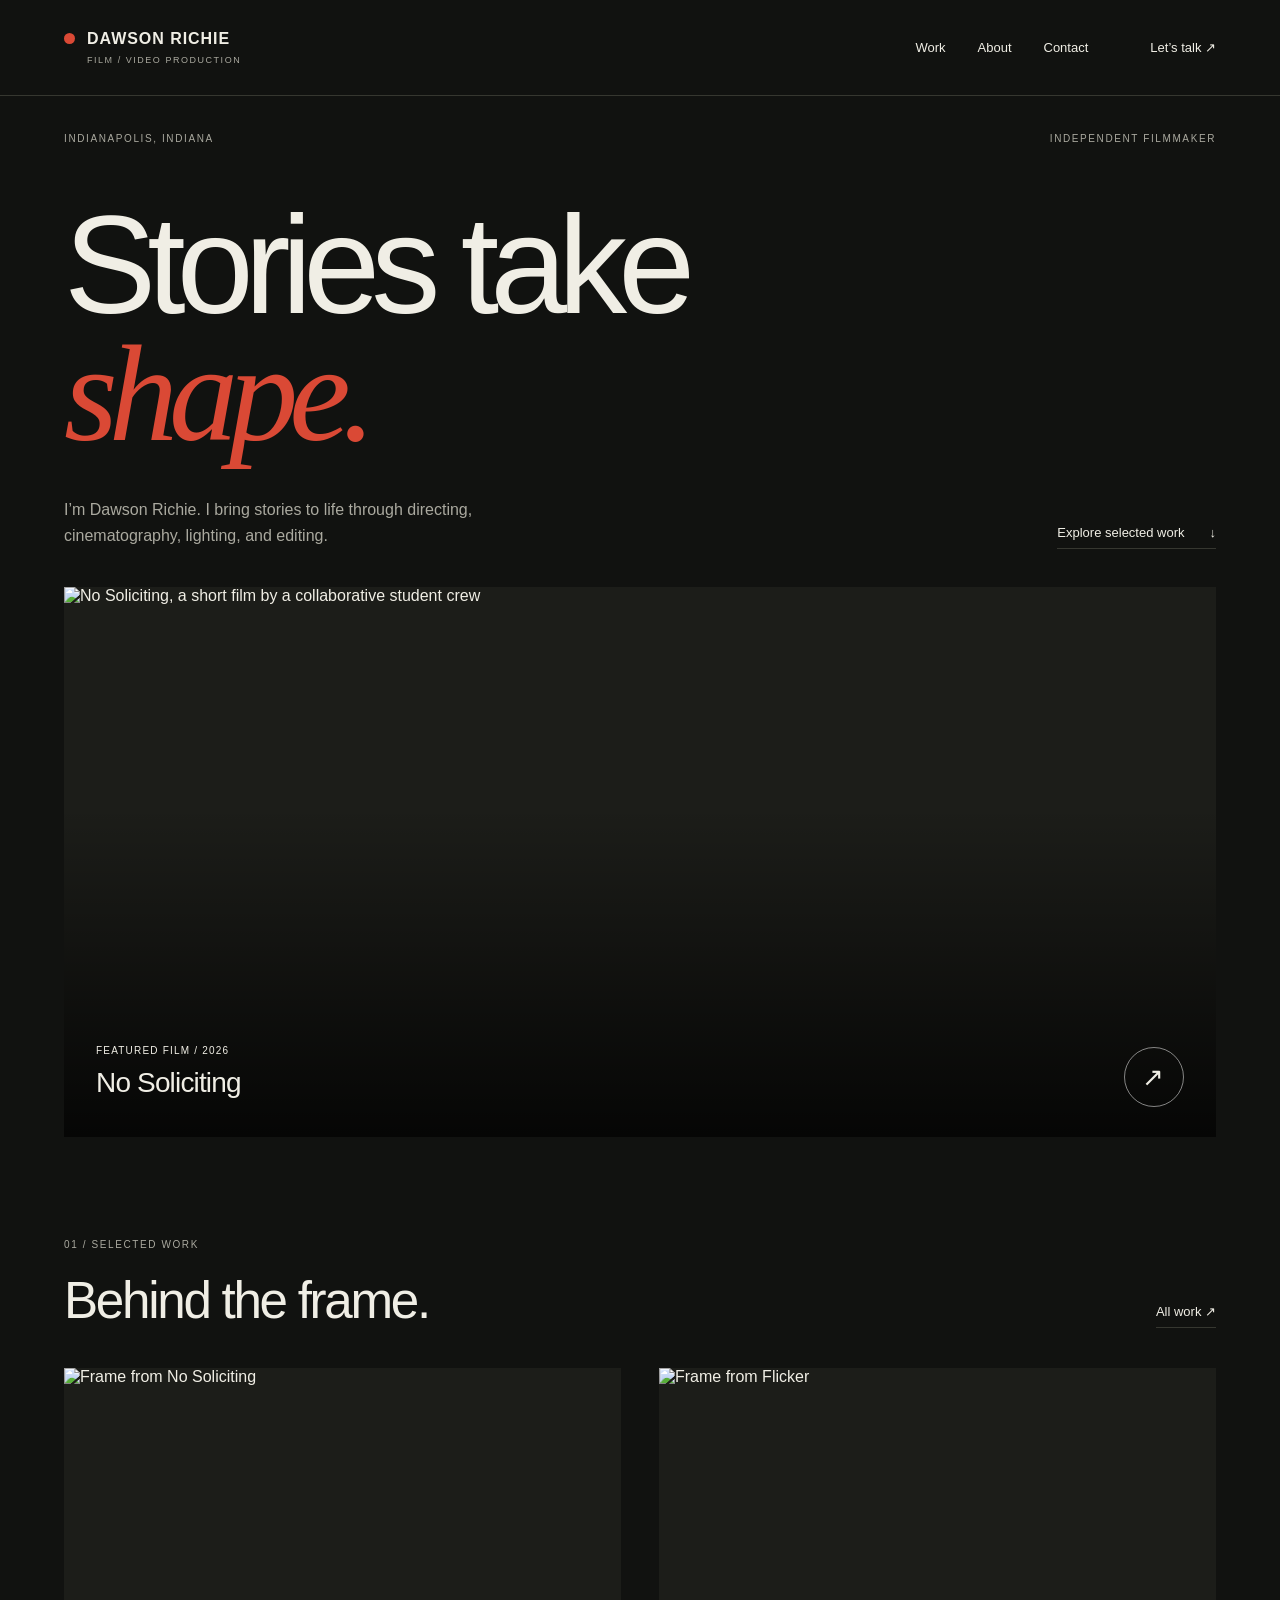
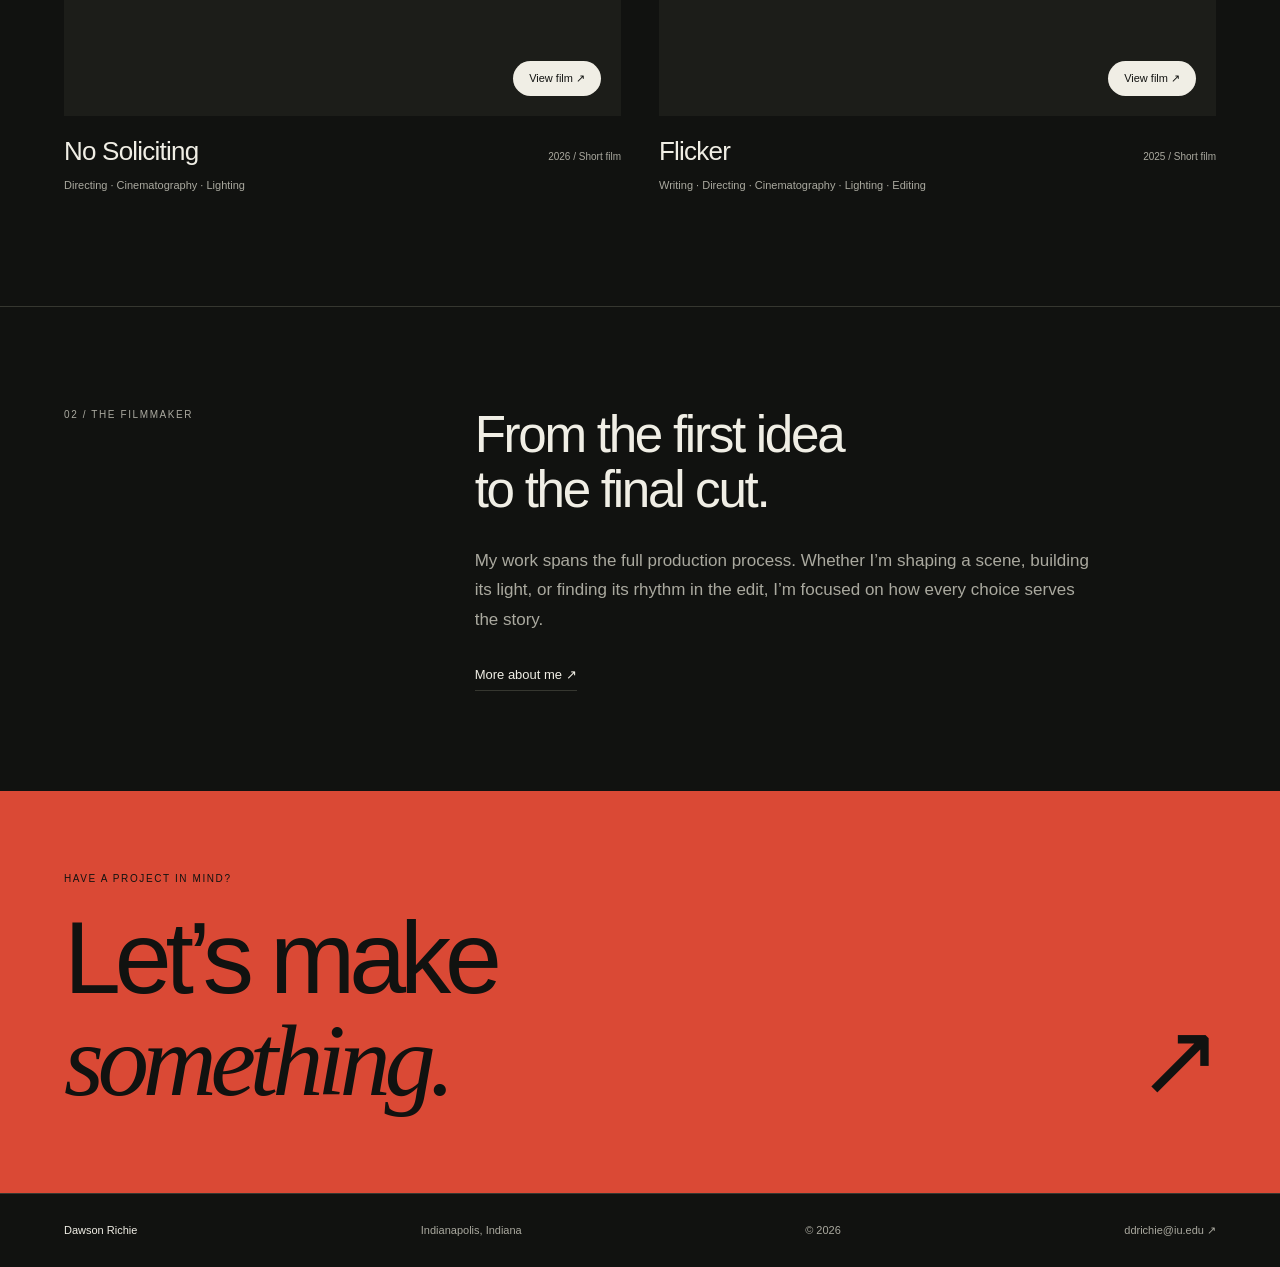
==== index.html @ 573ee92c "add website" ====
<!doctype html>
<html lang="en"><head><meta charset="utf-8"><meta name="viewport" content="width=device-width, initial-scale=1"><title>Filmmaker & Video Production — Dawson Richie</title><meta name="description" content="Dawson Richie is an Indianapolis-based filmmaker working in directing, cinematography, lighting, and editing. Explore selected films and get in touch."><meta name="author" content="Dawson Richie"><meta name="theme-color" content="#111210"><link rel="icon" href="assets/favicon.svg" type="image/svg+xml"><link rel="stylesheet" href="styles.css"><script src="script.js" defer></script></head>
<body><a class="skip-link" href="#main">Skip to content</a><header class="site-header"><a class="wordmark" href="index.html" aria-label="Dawson Richie home"><span class="brand-dot"></span>DAWSON RICHIE<span class="brand-caption">FILM / VIDEO PRODUCTION</span></a><button class="menu-toggle" aria-expanded="false" aria-controls="navigation">Menu <span>+</span></button><nav id="navigation" aria-label="Main navigation"><a href="work.html">Work</a><a href="about.html">About</a><a href="contact.html">Contact</a><a class="nav-email" href="mailto:ddrichie@iu.edu">Let’s talk ↗</a></nav></header>
<main id="main"><section class="hero"><div class="hero-top"><p class="eyebrow">INDIANAPOLIS, INDIANA</p><p class="eyebrow">INDEPENDENT FILMMAKER</p></div><h1>Stories take<br><em>shape.</em></h1><div class="hero-bottom"><p>I’m Dawson Richie. I bring stories to life through directing, cinematography, lighting, and editing.</p><a class="text-link" href="#selected-work">Explore selected work <span>↓</span></a></div><a class="hero-frame" href="no-soliciting.html"><img src="https://i.vimeocdn.com/video/2205706951-1be2eb3f7ef8dd87bdab0ea5e885ed702c27a87c5224193ab4478eaa6d930304-d_2400" alt="No Soliciting, a short film by a collaborative student crew" fetchpriority="high"><span class="frame-caption"><span>FEATURED FILM / 2026<br><strong>No Soliciting</strong></span><span class="play-circle" aria-label="View No Soliciting">↗</span></span></a></section><section class="section" id="selected-work"><div class="section-heading"><div><p class="eyebrow">01 / SELECTED WORK</p><h2>Behind the frame.</h2></div><a class="text-link" href="work.html">All work ↗</a></div><div class="project-grid"><a class="project-card" href="no-soliciting.html"><div class="project-image"><img src="https://i.vimeocdn.com/video/2205706951-1be2eb3f7ef8dd87bdab0ea5e885ed702c27a87c5224193ab4478eaa6d930304-d_2400" alt="Frame from No Soliciting" loading="lazy"><span class="view-film">View film ↗</span></div><div class="project-meta"><h3>No Soliciting</h3><span>2026 / Short film</span></div><p>Directing · Cinematography · Lighting</p></a><a class="project-card" href="flicker.html"><div class="project-image"><img src="https://i.vimeocdn.com/video/2081329272-0443b7579842804752ec4a1a1515af59c81feb96d27de18ba15cca8b1158afd6-d_2400" alt="Frame from Flicker" loading="lazy"><span class="view-film">View film ↗</span></div><div class="project-meta"><h3>Flicker</h3><span>2025 / Short film</span></div><p>Writing · Directing · Cinematography · Lighting · Editing</p></a></div></section><section class="intro section"><p class="eyebrow">02 / THE FILMMAKER</p><div><h2>From the first idea<br>to the final cut.</h2><p class="body-copy">My work spans the full production process. Whether I’m shaping a scene, building its light, or finding its rhythm in the edit, I’m focused on how every choice serves the story.</p><a class="text-link" href="about.html">More about me ↗</a></div></section><section class="contact-band"><p class="eyebrow">HAVE A PROJECT IN MIND?</p><a href="contact.html">Let’s make<br><em>something.</em> <span>↗</span></a></section></main><footer class="site-footer"><a href="index.html">Dawson Richie</a><span>Indianapolis, Indiana</span><span>© <span data-year>2026</span></span><a href="mailto:ddrichie@iu.edu">ddrichie@iu.edu ↗</a></footer></body></html>
---- styles.css ----
/* Shared styles for all pages. No build tools or dependencies required. */
:root{--bg:#111210;--panel:#1c1d19;--text:#f0eee5;--muted:#aaa99f;--line:#363730;--accent:#da4935;--pad:clamp(22px,5vw,88px)}
*{box-sizing:border-box}html{scroll-behavior:smooth}body{margin:0;background:var(--bg);color:var(--text);font-family:Arial,Helvetica,sans-serif;-webkit-font-smoothing:antialiased}a{color:inherit;text-decoration:none}button{font:inherit}img{display:block;width:100%;height:100%;object-fit:cover}a,button{-webkit-tap-highlight-color:transparent}a:focus-visible,button:focus-visible{outline:2px solid var(--accent);outline-offset:6px}::selection{background:var(--accent);color:white}.skip-link{position:fixed;top:-100px;left:20px;z-index:20;padding:12px;background:var(--text);color:var(--bg)}.skip-link:focus{top:15px}.site-header{padding:30px var(--pad);display:flex;align-items:center;justify-content:space-between;border-bottom:1px solid var(--line);gap:28px}.wordmark{font-size:16px;font-weight:700;letter-spacing:.06em;position:relative;padding-left:23px;white-space:nowrap}.brand-dot{position:absolute;left:0;top:3px;width:11px;height:11px;border-radius:50%;background:var(--accent)}.brand-caption{display:block;font-size:9px;font-weight:400;letter-spacing:.17em;color:var(--muted);margin-top:7px}nav{display:flex;align-items:center;gap:32px;font-size:13px}nav a{padding:6px 0}nav a:hover,nav a[aria-current]{color:var(--accent)}.nav-email{margin-left:30px}.menu-toggle{display:none}.eyebrow{font-size:10px;letter-spacing:.16em;line-height:1.6;font-weight:500;color:var(--muted);margin:0 0 20px}.hero,.section,.page-heading,.film-heading{padding-left:var(--pad);padding-right:var(--pad)}.hero{padding-top:35px}.hero-top{display:flex;justify-content:space-between}h1,h2,h3,p{margin-top:0}h1{font-size:clamp(68px,10.8vw,172px);line-height:.92;font-weight:500;letter-spacing:-.065em;margin-bottom:40px}h1 em,h2 em,.contact-band em{font-family:Georgia,'Times New Roman',serif;font-weight:400}h1 em{color:var(--accent)}.hero h1{margin-top:35px}.hero-bottom{display:flex;justify-content:space-between;align-items:end;padding-bottom:38px;gap:40px}.hero-bottom p{max-width:410px;font-size:16px;line-height:1.6;margin:0;color:var(--muted)}.text-link{font-size:13px;display:inline-flex;align-items:center;gap:25px;padding-bottom:8px;border-bottom:1px solid var(--line)}.text-link:hover{color:var(--accent);border-color:var(--accent)}.hero-frame{display:block;height:clamp(280px,43vw,660px);position:relative;background:var(--panel);overflow:hidden}.hero-frame img{transition:transform .8s}.hero-frame:hover img{transform:scale(1.025)}.hero-frame:after{content:'';position:absolute;inset:40% 0 0;background:linear-gradient(transparent,rgba(0,0,0,.8))}.frame-caption{position:absolute;z-index:1;bottom:30px;left:32px;right:32px;display:flex;align-items:end;justify-content:space-between;font-size:10px;letter-spacing:.12em;line-height:1.7}.frame-caption strong{font-size:28px;letter-spacing:-.03em;font-weight:400}.play-circle{border:1px solid #ffffff80;border-radius:50%;width:60px;height:60px;display:grid;place-items:center;font-size:26px}.section{padding-top:100px;padding-bottom:100px}.section-heading{display:flex;justify-content:space-between;align-items:end;margin-bottom:40px;gap:20px}h2{font-size:clamp(32px,4vw,62px);line-height:1.08;letter-spacing:-.045em;font-weight:400;margin-bottom:28px}.section-heading h2{margin:0}.project-grid{display:grid;grid-template-columns:1fr 1fr;gap:38px}.project-image{aspect-ratio:16/10;position:relative;overflow:hidden;background:var(--panel)}.project-image img{transition:transform .7s}.project-card:hover img{transform:scale(1.04)}.view-film{position:absolute;bottom:20px;right:20px;background:var(--text);color:var(--bg);padding:11px 16px;border-radius:30px;font-size:11px}.project-meta{display:flex;justify-content:space-between;gap:10px;align-items:baseline;margin-top:20px}.project-meta h3{font-size:26px;font-weight:400;letter-spacing:-.03em;margin-bottom:10px}.project-meta span{font-size:10px;color:var(--muted);white-space:nowrap}.project-card p{font-size:11px;color:var(--muted);line-height:1.6}.intro{border-top:1px solid var(--line);display:grid;grid-template-columns:1fr 2fr;gap:40px}.body-copy{font-size:17px;line-height:1.75;color:var(--muted);max-width:620px}.intro .body-copy{margin-bottom:30px}.contact-band{padding:80px var(--pad);background:var(--accent);color:var(--bg)}.contact-band .eyebrow{color:var(--bg)}.contact-band>a{display:block;font-size:clamp(48px,8vw,120px);line-height:1;letter-spacing:-.06em}.contact-band>a span{float:right}.site-footer{padding:30px var(--pad);display:flex;justify-content:space-between;gap:20px;font-size:11px;color:var(--muted);border-top:1px solid var(--line)}.site-footer>a:first-child{color:var(--text)}.page-heading{padding-top:80px;padding-bottom:35px}.page-heading h1{margin-top:30px}.work-section{padding-top:35px}.small-cta{padding:50px var(--pad);border-top:1px solid var(--line);display:flex;justify-content:space-between;gap:30px}.small-cta p{margin:0;color:var(--muted)}.about-layout{display:grid;grid-template-columns:1fr 1.25fr;gap:10%;padding-top:30px}.about-mark{min-height:420px;background:var(--panel);display:flex;flex-direction:column;align-items:center;justify-content:center;border:1px solid var(--line)}.about-mark>span{font-family:Georgia,serif;color:var(--accent);font-size:clamp(100px,14vw,230px);letter-spacing:-.09em}.about-mark small{font-size:9px;letter-spacing:.16em;color:var(--muted)}.capabilities{border-top:1px solid var(--line)}.capabilities>div{display:grid;grid-template-columns:repeat(3,1fr);gap:50px}.capabilities article>span{font-size:11px;color:var(--accent)}.capabilities h3{font-size:24px;font-weight:400;margin:20px 0 15px}.capabilities article p{color:var(--muted);line-height:1.7;font-size:14px}.contact-heading{min-height:calc(100vh - 185px);padding-bottom:80px}.email-large{display:block;font-size:clamp(23px,4vw,55px);letter-spacing:-.035em;margin:45px 0 20px;overflow-wrap:anywhere}.email-large:hover{color:var(--accent)}.copy-email{background:none;border:1px solid var(--line);color:var(--text);padding:12px 18px;cursor:pointer;font-size:12px}.copy-email:hover{border-color:var(--accent)}.copy-status{font-size:12px;color:var(--muted);min-height:18px;margin:10px 0}.contact-details{display:flex;gap:90px;margin-top:50px}.contact-details p:last-child{font-size:14px}.contact-details .eyebrow{margin-bottom:10px}.film-heading{padding-top:55px;padding-bottom:40px}.film-title{display:flex;justify-content:space-between;align-items:end;gap:25px;margin-top:65px}.film-title h1{font-size:clamp(54px,9vw,140px);margin:0}.film-title h1>span{color:var(--accent)}.film-title .eyebrow{white-space:nowrap;margin:0 0 5px}.film-screen{margin:0 var(--pad);aspect-ratio:16/9;background:#000}.film-screen iframe{display:block;width:100%;height:100%;border:0}.watch-fallback{padding:16px var(--pad);text-align:right;font-size:11px;color:var(--muted)}.film-details{display:grid;grid-template-columns:1.5fr 1fr;gap:12%;padding-top:65px}.film-details h2{font-size:clamp(30px,3.5vw,48px)}dl{margin:0}dl>div{padding:20px 0;border-bottom:1px solid var(--line);display:grid;grid-template-columns:80px 1fr;gap:20px;font-size:13px;line-height:1.7}dt{color:var(--muted)}dd{margin:0}.next-project{border-top:1px solid var(--line);padding:65px var(--pad)}.next-project>a{font-size:clamp(40px,6vw,85px);letter-spacing:-.045em;display:flex;justify-content:space-between;gap:20px}.next-project>a:hover{color:var(--accent)}
@media(max-width:760px){.site-header{padding-top:23px;padding-bottom:23px;flex-wrap:wrap}.menu-toggle{display:flex;gap:18px;align-items:center;background:none;color:var(--text);border:0;padding:10px 0;font-size:12px;cursor:pointer}.menu-toggle span{color:var(--accent);font-size:20px}nav{width:100%;gap:22px;justify-content:space-between;flex-wrap:wrap}body.js-ready nav{display:none}body.js-ready nav.is-open{display:flex}.nav-email{margin-left:0}.hero-top .eyebrow:last-child{display:none}.hero h1{margin-top:25px}.hero-bottom{display:block}.hero-bottom .text-link{margin-top:25px}.hero-frame{height:320px}.frame-caption{left:20px;right:20px;bottom:20px}.frame-caption strong{font-size:23px}.section{padding-top:60px;padding-bottom:60px}.section-heading{align-items:start}.section-heading>.text-link{white-space:nowrap}.project-grid{grid-template-columns:1fr;gap:38px}.project-image{aspect-ratio:16/9}.intro,.about-layout,.film-details{grid-template-columns:1fr;gap:30px}.intro{gap:10px}.contact-band{padding-top:55px;padding-bottom:55px}.site-footer{flex-wrap:wrap;line-height:1.8}.site-footer>*{flex-basis:45%}.page-heading{padding-top:55px}.small-cta{display:block}.small-cta .text-link{margin-top:25px}.about-mark{min-height:300px}.capabilities>div{grid-template-columns:1fr;gap:25px}.capabilities article{border-bottom:1px solid var(--line);padding-bottom:20px}.contact-details{gap:35px}.film-title{display:block;margin-top:45px}.film-title .eyebrow{margin-top:25px}.film-heading{padding-top:35px}.film-details{padding-top:40px}.body-copy{font-size:16px}}
@media(prefers-reduced-motion:reduce){html{scroll-behavior:auto}*,*:before,*:after{transition:none!important;animation:none!important}}
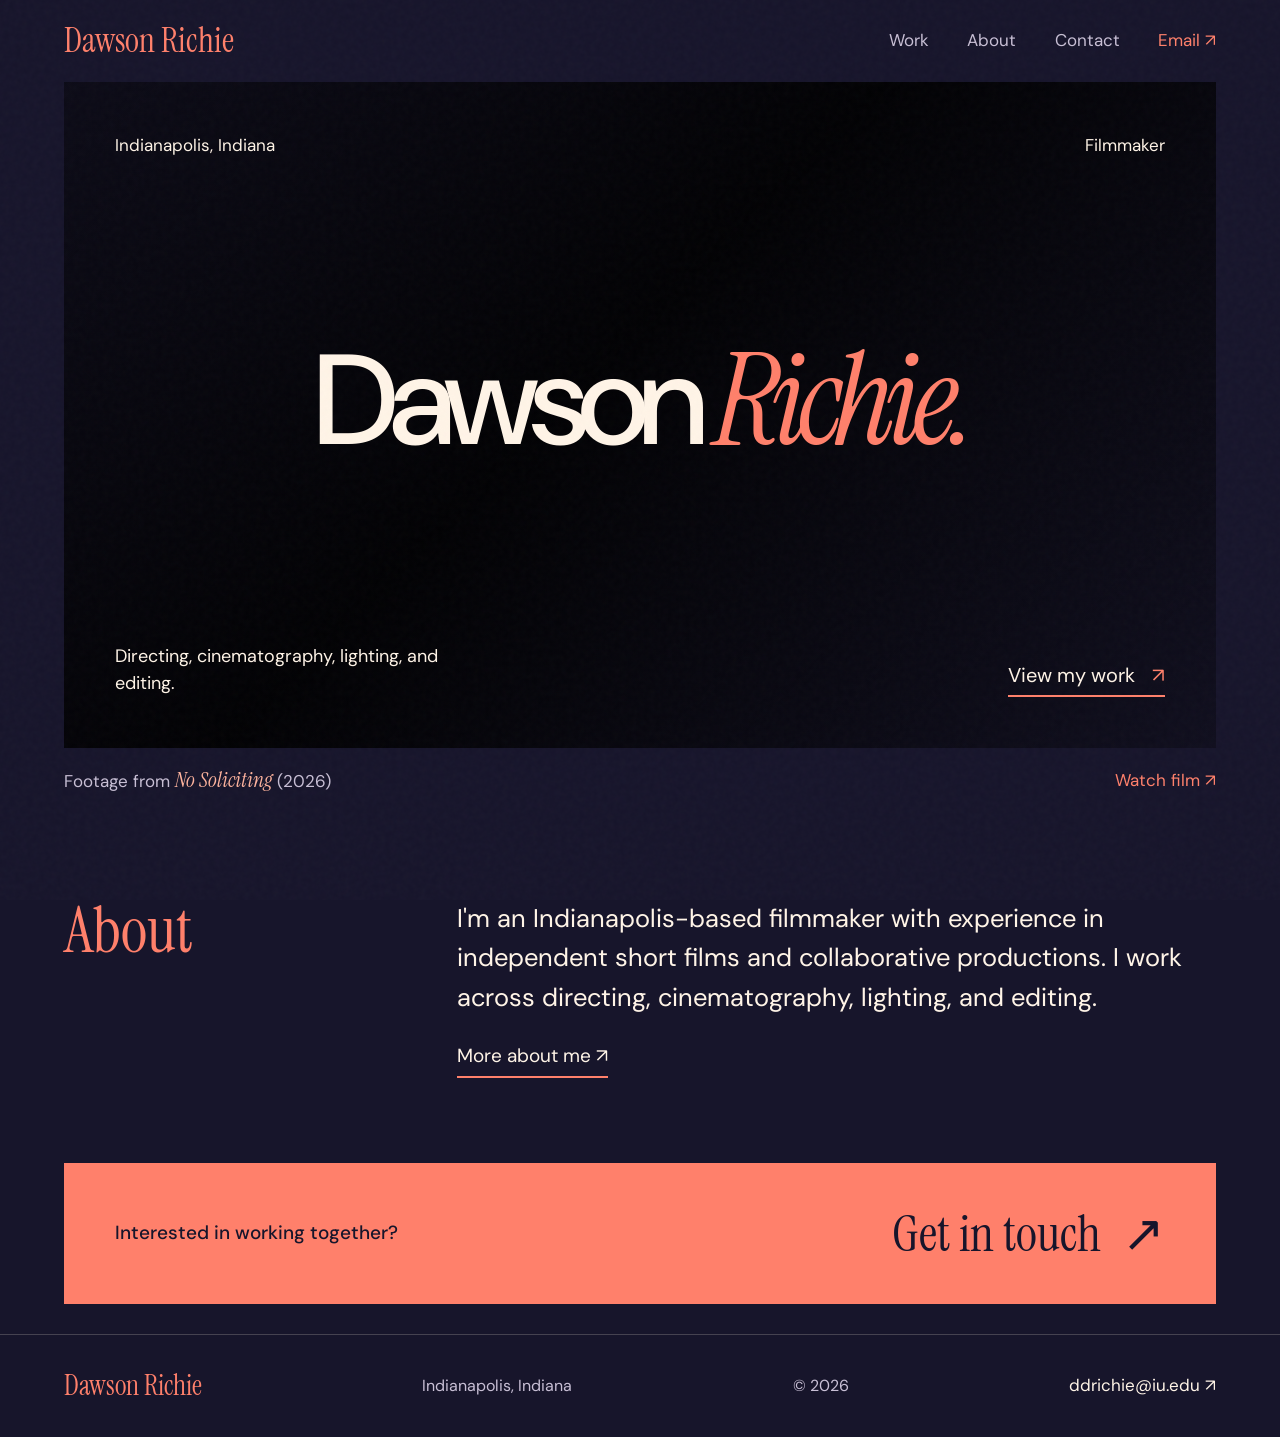
==== commit e044ad18: "commit" ====
--- a/index.html
+++ b/index.html
@@ -1,4 +1,114 @@
 <!doctype html>
-<html lang="en"><head><meta charset="utf-8"><meta name="viewport" content="width=device-width, initial-scale=1"><title>Filmmaker & Video Production — Dawson Richie</title><meta name="description" content="Dawson Richie is an Indianapolis-based filmmaker working in directing, cinematography, lighting, and editing. Explore selected films and get in touch."><meta name="author" content="Dawson Richie"><meta name="theme-color" content="#111210"><link rel="icon" href="assets/favicon.svg" type="image/svg+xml"><link rel="stylesheet" href="styles.css"><script src="script.js" defer></script></head>
-<body><a class="skip-link" href="#main">Skip to content</a><header class="site-header"><a class="wordmark" href="index.html" aria-label="Dawson Richie home"><span class="brand-dot"></span>DAWSON RICHIE<span class="brand-caption">FILM / VIDEO PRODUCTION</span></a><button class="menu-toggle" aria-expanded="false" aria-controls="navigation">Menu <span>+</span></button><nav id="navigation" aria-label="Main navigation"><a href="work.html">Work</a><a href="about.html">About</a><a href="contact.html">Contact</a><a class="nav-email" href="mailto:ddrichie@iu.edu">Let’s talk ↗</a></nav></header>
-<main id="main"><section class="hero"><div class="hero-top"><p class="eyebrow">INDIANAPOLIS, INDIANA</p><p class="eyebrow">INDEPENDENT FILMMAKER</p></div><h1>Stories take<br><em>shape.</em></h1><div class="hero-bottom"><p>I’m Dawson Richie. I bring stories to life through directing, cinematography, lighting, and editing.</p><a class="text-link" href="#selected-work">Explore selected work <span>↓</span></a></div><a class="hero-frame" href="no-soliciting.html"><img src="https://i.vimeocdn.com/video/2205706951-1be2eb3f7ef8dd87bdab0ea5e885ed702c27a87c5224193ab4478eaa6d930304-d_2400" alt="No Soliciting, a short film by a collaborative student crew" fetchpriority="high"><span class="frame-caption"><span>FEATURED FILM / 2026<br><strong>No Soliciting</strong></span><span class="play-circle" aria-label="View No Soliciting">↗</span></span></a></section><section class="section" id="selected-work"><div class="section-heading"><div><p class="eyebrow">01 / SELECTED WORK</p><h2>Behind the frame.</h2></div><a class="text-link" href="work.html">All work ↗</a></div><div class="project-grid"><a class="project-card" href="no-soliciting.html"><div class="project-image"><img src="https://i.vimeocdn.com/video/2205706951-1be2eb3f7ef8dd87bdab0ea5e885ed702c27a87c5224193ab4478eaa6d930304-d_2400" alt="Frame from No Soliciting" loading="lazy"><span class="view-film">View film ↗</span></div><div class="project-meta"><h3>No Soliciting</h3><span>2026 / Short film</span></div><p>Directing · Cinematography · Lighting</p></a><a class="project-card" href="flicker.html"><div class="project-image"><img src="https://i.vimeocdn.com/video/2081329272-0443b7579842804752ec4a1a1515af59c81feb96d27de18ba15cca8b1158afd6-d_2400" alt="Frame from Flicker" loading="lazy"><span class="view-film">View film ↗</span></div><div class="project-meta"><h3>Flicker</h3><span>2025 / Short film</span></div><p>Writing · Directing · Cinematography · Lighting · Editing</p></a></div></section><section class="intro section"><p class="eyebrow">02 / THE FILMMAKER</p><div><h2>From the first idea<br>to the final cut.</h2><p class="body-copy">My work spans the full production process. Whether I’m shaping a scene, building its light, or finding its rhythm in the edit, I’m focused on how every choice serves the story.</p><a class="text-link" href="about.html">More about me ↗</a></div></section><section class="contact-band"><p class="eyebrow">HAVE A PROJECT IN MIND?</p><a href="contact.html">Let’s make<br><em>something.</em> <span>↗</span></a></section></main><footer class="site-footer"><a href="index.html">Dawson Richie</a><span>Indianapolis, Indiana</span><span>© <span data-year>2026</span></span><a href="mailto:ddrichie@iu.edu">ddrichie@iu.edu ↗</a></footer></body></html>+<html lang="en">
+  <head>
+    <meta charset="utf-8" />
+    <meta name="viewport" content="width=device-width, initial-scale=1" />
+    <meta name="theme-color" content="#111110" />
+    <meta
+      name="description"
+      content="Dawson Richie is a filmmaker based in Indianapolis, Indiana."
+    />
+    <title>Dawson Richie — Filmmaker</title>
+
+    <link rel="icon" href="assets/favicon.svg" type="image/svg+xml" />
+    <link rel="preconnect" href="https://fonts.googleapis.com" />
+    <link rel="preconnect" href="https://fonts.gstatic.com" crossorigin />
+    <link
+      href="https://fonts.googleapis.com/css2?family=DM+Sans:wght@400;500;600;700&family=Instrument+Serif:ital@0;1&display=swap"
+      rel="stylesheet"
+    />
+
+    <link rel="stylesheet" href="styles.css" />
+    <script src="script.js" defer></script>
+  </head>
+
+  <body class="home-page">
+    <a class="skip-link" href="#main">Skip to content</a>
+
+    <header class="site-header">
+      <a class="wordmark" href="index.html" aria-label="Dawson Richie home">
+        <span class="brand-dot"></span>
+        <span class="brand-name">Dawson Richie</span>
+      </a>
+
+      <button
+        class="menu-toggle"
+        aria-expanded="false"
+        aria-controls="navigation"
+      >
+        Menu <span>+</span>
+      </button>
+
+      <nav id="navigation" aria-label="Main navigation">
+        <a href="work.html">Work</a>
+        <a href="about.html">About</a>
+        <a href="contact.html">Contact</a>
+        <a class="nav-email" href="mailto:ddrichie@iu.edu">Email ↗</a>
+      </nav>
+    </header>
+
+    <main id="main">
+      <section class="hero">
+        <div class="hero-motion">
+          <div class="hero-motion-fallback"></div>
+
+          <iframe
+            class="hero-video"
+            src="https://player.vimeo.com/video/1230737303?background=1&autoplay=1&muted=1&loop=1&autopause=0&dnt=1"
+            title="Footage from No Soliciting"
+            allow="autoplay; fullscreen; picture-in-picture"
+            tabindex="-1"
+            aria-hidden="true"
+          ></iframe>
+
+          <div class="hero-video-shade"></div>
+
+          <div class="hero-overlay">
+            <div class="hero-intro">
+              <span>Indianapolis, Indiana</span>
+              <span>Filmmaker</span>
+            </div>
+
+            <h1>Dawson <em>Richie.</em></h1>
+
+            <div class="hero-bottom">
+              <p>Directing, cinematography, lighting, and editing.</p>
+              <a href="work.html">View my work <span>↗</span></a>
+            </div>
+          </div>
+        </div>
+
+        <div class="hero-film-credit">
+          <span>Footage from <em>No Soliciting</em> (2026)</span>
+          <a href="no-soliciting.html">Watch film ↗</a>
+        </div>
+      </section>
+
+      <section class="home-intro section">
+        <h2>About</h2>
+
+        <div>
+          <p>
+            I'm an Indianapolis-based filmmaker with experience in independent
+            short films and collaborative productions. I work across directing,
+            cinematography, lighting, and editing.
+          </p>
+
+          <a class="text-link" href="about.html">More about me ↗</a>
+        </div>
+      </section>
+
+      <section class="contact-band">
+        <p>Interested in working together?</p>
+        <a href="contact.html">Get in touch <span>↗</span></a>
+      </section>
+    </main>
+
+    <footer class="site-footer">
+      <a href="index.html" class="footer-brand">Dawson Richie</a>
+      <span>Indianapolis, Indiana</span>
+      <span>© <span data-year>2026</span></span>
+      <a href="mailto:ddrichie@iu.edu">ddrichie@iu.edu ↗</a>
+    </footer>
+  </body>
+</html>
--- a/styles.css
+++ b/styles.css
@@ -1,5 +1,1141 @@
-/* Shared styles for all pages. No build tools or dependencies required. */
-:root{--bg:#111210;--panel:#1c1d19;--text:#f0eee5;--muted:#aaa99f;--line:#363730;--accent:#da4935;--pad:clamp(22px,5vw,88px)}
-*{box-sizing:border-box}html{scroll-behavior:smooth}body{margin:0;background:var(--bg);color:var(--text);font-family:Arial,Helvetica,sans-serif;-webkit-font-smoothing:antialiased}a{color:inherit;text-decoration:none}button{font:inherit}img{display:block;width:100%;height:100%;object-fit:cover}a,button{-webkit-tap-highlight-color:transparent}a:focus-visible,button:focus-visible{outline:2px solid var(--accent);outline-offset:6px}::selection{background:var(--accent);color:white}.skip-link{position:fixed;top:-100px;left:20px;z-index:20;padding:12px;background:var(--text);color:var(--bg)}.skip-link:focus{top:15px}.site-header{padding:30px var(--pad);display:flex;align-items:center;justify-content:space-between;border-bottom:1px solid var(--line);gap:28px}.wordmark{font-size:16px;font-weight:700;letter-spacing:.06em;position:relative;padding-left:23px;white-space:nowrap}.brand-dot{position:absolute;left:0;top:3px;width:11px;height:11px;border-radius:50%;background:var(--accent)}.brand-caption{display:block;font-size:9px;font-weight:400;letter-spacing:.17em;color:var(--muted);margin-top:7px}nav{display:flex;align-items:center;gap:32px;font-size:13px}nav a{padding:6px 0}nav a:hover,nav a[aria-current]{color:var(--accent)}.nav-email{margin-left:30px}.menu-toggle{display:none}.eyebrow{font-size:10px;letter-spacing:.16em;line-height:1.6;font-weight:500;color:var(--muted);margin:0 0 20px}.hero,.section,.page-heading,.film-heading{padding-left:var(--pad);padding-right:var(--pad)}.hero{padding-top:35px}.hero-top{display:flex;justify-content:space-between}h1,h2,h3,p{margin-top:0}h1{font-size:clamp(68px,10.8vw,172px);line-height:.92;font-weight:500;letter-spacing:-.065em;margin-bottom:40px}h1 em,h2 em,.contact-band em{font-family:Georgia,'Times New Roman',serif;font-weight:400}h1 em{color:var(--accent)}.hero h1{margin-top:35px}.hero-bottom{display:flex;justify-content:space-between;align-items:end;padding-bottom:38px;gap:40px}.hero-bottom p{max-width:410px;font-size:16px;line-height:1.6;margin:0;color:var(--muted)}.text-link{font-size:13px;display:inline-flex;align-items:center;gap:25px;padding-bottom:8px;border-bottom:1px solid var(--line)}.text-link:hover{color:var(--accent);border-color:var(--accent)}.hero-frame{display:block;height:clamp(280px,43vw,660px);position:relative;background:var(--panel);overflow:hidden}.hero-frame img{transition:transform .8s}.hero-frame:hover img{transform:scale(1.025)}.hero-frame:after{content:'';position:absolute;inset:40% 0 0;background:linear-gradient(transparent,rgba(0,0,0,.8))}.frame-caption{position:absolute;z-index:1;bottom:30px;left:32px;right:32px;display:flex;align-items:end;justify-content:space-between;font-size:10px;letter-spacing:.12em;line-height:1.7}.frame-caption strong{font-size:28px;letter-spacing:-.03em;font-weight:400}.play-circle{border:1px solid #ffffff80;border-radius:50%;width:60px;height:60px;display:grid;place-items:center;font-size:26px}.section{padding-top:100px;padding-bottom:100px}.section-heading{display:flex;justify-content:space-between;align-items:end;margin-bottom:40px;gap:20px}h2{font-size:clamp(32px,4vw,62px);line-height:1.08;letter-spacing:-.045em;font-weight:400;margin-bottom:28px}.section-heading h2{margin:0}.project-grid{display:grid;grid-template-columns:1fr 1fr;gap:38px}.project-image{aspect-ratio:16/10;position:relative;overflow:hidden;background:var(--panel)}.project-image img{transition:transform .7s}.project-card:hover img{transform:scale(1.04)}.view-film{position:absolute;bottom:20px;right:20px;background:var(--text);color:var(--bg);padding:11px 16px;border-radius:30px;font-size:11px}.project-meta{display:flex;justify-content:space-between;gap:10px;align-items:baseline;margin-top:20px}.project-meta h3{font-size:26px;font-weight:400;letter-spacing:-.03em;margin-bottom:10px}.project-meta span{font-size:10px;color:var(--muted);white-space:nowrap}.project-card p{font-size:11px;color:var(--muted);line-height:1.6}.intro{border-top:1px solid var(--line);display:grid;grid-template-columns:1fr 2fr;gap:40px}.body-copy{font-size:17px;line-height:1.75;color:var(--muted);max-width:620px}.intro .body-copy{margin-bottom:30px}.contact-band{padding:80px var(--pad);background:var(--accent);color:var(--bg)}.contact-band .eyebrow{color:var(--bg)}.contact-band>a{display:block;font-size:clamp(48px,8vw,120px);line-height:1;letter-spacing:-.06em}.contact-band>a span{float:right}.site-footer{padding:30px var(--pad);display:flex;justify-content:space-between;gap:20px;font-size:11px;color:var(--muted);border-top:1px solid var(--line)}.site-footer>a:first-child{color:var(--text)}.page-heading{padding-top:80px;padding-bottom:35px}.page-heading h1{margin-top:30px}.work-section{padding-top:35px}.small-cta{padding:50px var(--pad);border-top:1px solid var(--line);display:flex;justify-content:space-between;gap:30px}.small-cta p{margin:0;color:var(--muted)}.about-layout{display:grid;grid-template-columns:1fr 1.25fr;gap:10%;padding-top:30px}.about-mark{min-height:420px;background:var(--panel);display:flex;flex-direction:column;align-items:center;justify-content:center;border:1px solid var(--line)}.about-mark>span{font-family:Georgia,serif;color:var(--accent);font-size:clamp(100px,14vw,230px);letter-spacing:-.09em}.about-mark small{font-size:9px;letter-spacing:.16em;color:var(--muted)}.capabilities{border-top:1px solid var(--line)}.capabilities>div{display:grid;grid-template-columns:repeat(3,1fr);gap:50px}.capabilities article>span{font-size:11px;color:var(--accent)}.capabilities h3{font-size:24px;font-weight:400;margin:20px 0 15px}.capabilities article p{color:var(--muted);line-height:1.7;font-size:14px}.contact-heading{min-height:calc(100vh - 185px);padding-bottom:80px}.email-large{display:block;font-size:clamp(23px,4vw,55px);letter-spacing:-.035em;margin:45px 0 20px;overflow-wrap:anywhere}.email-large:hover{color:var(--accent)}.copy-email{background:none;border:1px solid var(--line);color:var(--text);padding:12px 18px;cursor:pointer;font-size:12px}.copy-email:hover{border-color:var(--accent)}.copy-status{font-size:12px;color:var(--muted);min-height:18px;margin:10px 0}.contact-details{display:flex;gap:90px;margin-top:50px}.contact-details p:last-child{font-size:14px}.contact-details .eyebrow{margin-bottom:10px}.film-heading{padding-top:55px;padding-bottom:40px}.film-title{display:flex;justify-content:space-between;align-items:end;gap:25px;margin-top:65px}.film-title h1{font-size:clamp(54px,9vw,140px);margin:0}.film-title h1>span{color:var(--accent)}.film-title .eyebrow{white-space:nowrap;margin:0 0 5px}.film-screen{margin:0 var(--pad);aspect-ratio:16/9;background:#000}.film-screen iframe{display:block;width:100%;height:100%;border:0}.watch-fallback{padding:16px var(--pad);text-align:right;font-size:11px;color:var(--muted)}.film-details{display:grid;grid-template-columns:1.5fr 1fr;gap:12%;padding-top:65px}.film-details h2{font-size:clamp(30px,3.5vw,48px)}dl{margin:0}dl>div{padding:20px 0;border-bottom:1px solid var(--line);display:grid;grid-template-columns:80px 1fr;gap:20px;font-size:13px;line-height:1.7}dt{color:var(--muted)}dd{margin:0}.next-project{border-top:1px solid var(--line);padding:65px var(--pad)}.next-project>a{font-size:clamp(40px,6vw,85px);letter-spacing:-.045em;display:flex;justify-content:space-between;gap:20px}.next-project>a:hover{color:var(--accent)}
-@media(max-width:760px){.site-header{padding-top:23px;padding-bottom:23px;flex-wrap:wrap}.menu-toggle{display:flex;gap:18px;align-items:center;background:none;color:var(--text);border:0;padding:10px 0;font-size:12px;cursor:pointer}.menu-toggle span{color:var(--accent);font-size:20px}nav{width:100%;gap:22px;justify-content:space-between;flex-wrap:wrap}body.js-ready nav{display:none}body.js-ready nav.is-open{display:flex}.nav-email{margin-left:0}.hero-top .eyebrow:last-child{display:none}.hero h1{margin-top:25px}.hero-bottom{display:block}.hero-bottom .text-link{margin-top:25px}.hero-frame{height:320px}.frame-caption{left:20px;right:20px;bottom:20px}.frame-caption strong{font-size:23px}.section{padding-top:60px;padding-bottom:60px}.section-heading{align-items:start}.section-heading>.text-link{white-space:nowrap}.project-grid{grid-template-columns:1fr;gap:38px}.project-image{aspect-ratio:16/9}.intro,.about-layout,.film-details{grid-template-columns:1fr;gap:30px}.intro{gap:10px}.contact-band{padding-top:55px;padding-bottom:55px}.site-footer{flex-wrap:wrap;line-height:1.8}.site-footer>*{flex-basis:45%}.page-heading{padding-top:55px}.small-cta{display:block}.small-cta .text-link{margin-top:25px}.about-mark{min-height:300px}.capabilities>div{grid-template-columns:1fr;gap:25px}.capabilities article{border-bottom:1px solid var(--line);padding-bottom:20px}.contact-details{gap:35px}.film-title{display:block;margin-top:45px}.film-title .eyebrow{margin-top:25px}.film-heading{padding-top:35px}.film-details{padding-top:40px}.body-copy{font-size:16px}}
-@media(prefers-reduced-motion:reduce){html{scroll-behavior:auto}*,*:before,*:after{transition:none!important;animation:none!important}}
+/* =====================================================
+   DAWSON RICHIE
+   FILM PORTFOLIO — COLOR EDITION
+===================================================== */
+
+:root {
+  --background: #17152b;
+  --surface: #24213e;
+  --surface-alt: #302b4d;
+
+  --text: #fff4e7;
+  --secondary: #c8bfd5;
+  --border: rgba(255, 244, 231, 0.2);
+
+  --accent: #ff806b;
+  --accent-light: #ffb49e;
+  --lavender: #b6a4ff;
+  --yellow: #f5d88a;
+
+  --sans: "DM Sans", Arial, sans-serif;
+  --serif: "Instrument Serif", Georgia, serif;
+
+  --gutter: clamp(22px, 5vw, 76px);
+  --content-max: 1500px;
+}
+
+/* BASE */
+
+* {
+  box-sizing: border-box;
+}
+
+html {
+  scroll-behavior: smooth;
+}
+
+body {
+  margin: 0;
+  background: var(--background);
+  color: var(--text);
+  font-family: var(--sans);
+  font-size: 18px;
+  line-height: 1.5;
+  -webkit-font-smoothing: antialiased;
+}
+
+a {
+  color: inherit;
+  text-decoration: none;
+}
+
+button {
+  font: inherit;
+}
+
+img {
+  display: block;
+  max-width: 100%;
+}
+
+h1,
+h2,
+h3,
+p {
+  margin: 0;
+}
+
+h1,
+h2,
+h3 {
+  font-weight: 400;
+}
+
+h1 em,
+h2 em {
+  font-family: var(--serif);
+  font-weight: 400;
+}
+
+::selection {
+  background: var(--accent);
+  color: var(--background);
+}
+
+a:focus-visible,
+button:focus-visible {
+  outline: 2px solid var(--accent);
+  outline-offset: 5px;
+}
+
+.skip-link {
+  position: fixed;
+  top: -100px;
+  left: 20px;
+  z-index: 999;
+  padding: 12px 18px;
+  background: var(--text);
+  color: var(--background);
+  font-size: 17px;
+}
+
+.skip-link:focus {
+  top: 15px;
+}
+
+/* FILM GRAIN */
+
+body::before {
+  content: "";
+  position: fixed;
+  inset: 0;
+  z-index: 1000;
+  pointer-events: none;
+  opacity: 0.045;
+  background-image: url("data:image/svg+xml,%3Csvg viewBox='0 0 180 180' xmlns='http://www.w3.org/2000/svg'%3E%3Cfilter id='n'%3E%3CfeTurbulence type='fractalNoise' baseFrequency='.85' numOctaves='3' stitchTiles='stitch'/%3E%3C/filter%3E%3Crect width='100%25' height='100%25' filter='url(%23n)' opacity='.6'/%3E%3C/svg%3E");
+}
+
+/* HEADER */
+
+.site-header {
+  height: 82px;
+  padding: 0 var(--gutter);
+  display: flex;
+  justify-content: space-between;
+  align-items: center;
+  gap: 30px;
+  background: var(--background);
+  position: relative;
+  z-index: 20;
+}
+
+.wordmark {
+  display: inline-flex;
+  align-items: center;
+  font-family: var(--serif);
+  font-size: 34px;
+  line-height: 1;
+  white-space: nowrap;
+  color: var(--accent);
+}
+
+.brand-dot {
+  display: none;
+}
+
+.site-header nav {
+  display: flex;
+  align-items: center;
+  gap: clamp(22px, 3vw, 45px);
+}
+
+.site-header nav a {
+  font-size: 17px;
+  color: var(--secondary);
+  transition: color 0.2s ease;
+}
+
+.site-header nav a:hover,
+.site-header nav a[aria-current="page"] {
+  color: var(--accent);
+}
+
+.site-header nav .nav-email {
+  color: var(--accent);
+}
+
+.menu-toggle {
+  display: none;
+}
+
+/* SHARED */
+
+.section {
+  padding: 85px var(--gutter);
+}
+
+.text-link,
+.back-link {
+  display: inline-block;
+  width: fit-content;
+  font-size: 19px;
+  border-bottom: 2px solid var(--accent);
+  padding-bottom: 5px;
+  transition: color 0.2s ease;
+}
+
+.text-link:hover,
+.back-link:hover {
+  color: var(--accent);
+}
+
+/* HOMEPAGE */
+
+.hero {
+  padding: 0 var(--gutter);
+}
+
+.hero-motion {
+  width: 100%;
+  height: min(74vh, 760px);
+  min-height: 480px;
+  position: relative;
+  overflow: hidden;
+  background: #000;
+  isolation: isolate;
+}
+
+.hero-motion-fallback {
+  position: absolute;
+  inset: 0;
+  background-image: url("https://i.vimeocdn.com/video/2205706951-1be2eb3f7ef8dd87bdab0ea5e885ed702c27a87c5224193ab4478eaa6d930304-d_2400");
+  background-size: cover;
+  background-position: center;
+}
+
+.hero-video {
+  position: absolute;
+  top: 50%;
+  left: 50%;
+  width: max(100%, 177.78vh);
+  height: max(100%, 56.25vw);
+  transform: translate(-50%, -50%);
+  border: 0;
+  pointer-events: none;
+}
+
+.hero-video-shade {
+  position: absolute;
+  inset: 0;
+  background: linear-gradient(
+    135deg,
+    rgba(23, 21, 43, 0.55),
+    rgba(23, 21, 43, 0.1) 45%,
+    rgba(23, 21, 43, 0.7)
+  );
+  pointer-events: none;
+}
+
+.hero-overlay {
+  position: absolute;
+  inset: 0;
+  display: flex;
+  flex-direction: column;
+  justify-content: space-between;
+  padding: clamp(24px, 4vw, 55px);
+}
+
+.hero-intro {
+  display: flex;
+  justify-content: space-between;
+  gap: 20px;
+  font-size: 17px;
+  color: var(--text);
+}
+
+.hero-overlay h1 {
+  font-size: clamp(76px, 10vw, 160px);
+  font-weight: 500;
+  letter-spacing: -0.075em;
+  line-height: 0.95;
+  text-align: center;
+  color: var(--text);
+  margin: auto 0;
+}
+
+.hero-overlay h1 em {
+  color: var(--accent);
+}
+
+.hero-bottom {
+  display: flex;
+  justify-content: space-between;
+  align-items: end;
+  gap: 30px;
+}
+
+.hero-bottom p {
+  max-width: 350px;
+  font-size: 18px;
+  line-height: 1.5;
+}
+
+.hero-bottom a {
+  font-size: 20px;
+  white-space: nowrap;
+  border-bottom: 2px solid var(--accent);
+  padding-bottom: 5px;
+}
+
+.hero-bottom a span {
+  margin-left: 12px;
+  color: var(--accent);
+}
+
+.hero-film-credit {
+  display: flex;
+  justify-content: space-between;
+  align-items: center;
+  gap: 25px;
+  padding: 17px 0;
+  color: var(--secondary);
+  font-size: 17px;
+}
+
+.hero-film-credit em {
+  font-family: var(--serif);
+  font-size: 21px;
+  color: var(--accent-light);
+}
+
+.hero-film-credit a {
+  color: var(--accent);
+}
+
+/* HOME ABOUT */
+
+.home-intro {
+  display: grid;
+  grid-template-columns: 0.4fr 1fr;
+  gap: clamp(35px, 7vw, 100px);
+  max-width: var(--content-max);
+  margin: 0 auto;
+}
+
+.home-intro h2 {
+  font-family: var(--serif);
+  font-size: clamp(46px, 5vw, 70px);
+  line-height: 1;
+  color: var(--accent);
+}
+
+.home-intro > div {
+  max-width: 760px;
+}
+
+.home-intro p {
+  font-size: clamp(20px, 2vw, 27px);
+  line-height: 1.55;
+  margin-bottom: 25px;
+}
+
+/* CONTACT BAND */
+
+.contact-band {
+  margin: 0 var(--gutter) 30px;
+  padding: 45px clamp(24px, 4vw, 65px);
+  display: flex;
+  justify-content: space-between;
+  align-items: center;
+  gap: 30px;
+  background: var(--accent);
+  color: var(--background);
+}
+
+.contact-band p {
+  font-size: 19px;
+  font-weight: 500;
+}
+
+.contact-band > a {
+  font-family: var(--serif);
+  font-size: clamp(36px, 4vw, 60px);
+  line-height: 1;
+  white-space: nowrap;
+}
+
+.contact-band > a span {
+  margin-left: 12px;
+}
+
+.contact-band > a:hover {
+  color: var(--text);
+}
+
+/* WORK PAGE */
+
+.work-heading {
+  display: flex;
+  align-items: end;
+  justify-content: space-between;
+  gap: 30px;
+  padding: 55px var(--gutter) 45px;
+}
+
+.work-heading h1 {
+  font-family: var(--serif);
+  font-size: clamp(75px, 9vw, 135px);
+  line-height: 0.9;
+  letter-spacing: -0.045em;
+}
+
+.work-heading h1 span,
+.film-page-title h1 span,
+.about-heading h1 span,
+.contact-page h1 span {
+  color: var(--accent);
+}
+
+.work-heading p {
+  font-size: 19px;
+  color: var(--secondary);
+  padding-bottom: 8px;
+}
+
+.film-list {
+  padding: 0 var(--gutter) 80px;
+  max-width: 1700px;
+  margin: 0 auto;
+}
+
+.film-entry {
+  margin-bottom: 70px;
+}
+
+.film-entry:last-child {
+  margin-bottom: 0;
+}
+
+.film-entry-image {
+  display: block;
+  width: 100%;
+  aspect-ratio: 16 / 9;
+  max-height: 650px;
+  overflow: hidden;
+  background: var(--surface);
+  position: relative;
+}
+
+.film-entry-image::after {
+  content: "";
+  position: absolute;
+  inset: 0;
+  background: var(--lavender);
+  mix-blend-mode: color;
+  opacity: 0.12;
+  pointer-events: none;
+  transition: opacity 0.4s ease;
+}
+
+.film-entry-image:hover::after {
+  opacity: 0;
+}
+
+.film-entry-image img {
+  width: 100%;
+  height: 100%;
+  object-fit: cover;
+  object-position: center;
+  transition: transform 0.5s ease;
+}
+
+.film-entry-image:hover img {
+  transform: scale(1.025);
+}
+
+.film-entry-info {
+  display: flex;
+  justify-content: space-between;
+  align-items: center;
+  gap: 25px;
+  padding-top: 20px;
+}
+
+.film-entry-info h2 {
+  font-family: var(--serif);
+  font-size: clamp(42px, 5vw, 72px);
+  line-height: 1.05;
+  margin-bottom: 7px;
+}
+
+.film-entry-info h2 a:hover {
+  color: var(--accent);
+}
+
+.film-entry-info p {
+  font-size: 18px;
+  color: var(--secondary);
+}
+
+.film-entry-arrow {
+  font-family: var(--serif);
+  font-size: 48px;
+  line-height: 1;
+  color: var(--accent);
+}
+
+/* FILM PAGES */
+
+.film-page-heading {
+  padding: 40px var(--gutter) 35px;
+}
+
+.film-page-title {
+  display: flex;
+  justify-content: space-between;
+  align-items: end;
+  gap: 30px;
+  margin-top: 35px;
+}
+
+.film-page-title h1 {
+  font-family: var(--serif);
+  font-size: clamp(65px, 8vw, 125px);
+  line-height: 0.95;
+  letter-spacing: -0.045em;
+}
+
+.film-page-title p {
+  font-size: 18px;
+  color: var(--secondary);
+  white-space: nowrap;
+  padding-bottom: 8px;
+}
+
+.film-player {
+  margin: 0 var(--gutter);
+  aspect-ratio: 16 / 9;
+  background: #000;
+}
+
+.film-player iframe {
+  display: block;
+  width: 100%;
+  height: 100%;
+  border: 0;
+}
+
+.film-external-link {
+  padding: 14px var(--gutter);
+  text-align: right;
+}
+
+.film-external-link a {
+  font-size: 17px;
+  color: var(--accent-light);
+}
+
+.film-information {
+  display: grid;
+  grid-template-columns: 1.15fr 0.85fr;
+  gap: clamp(35px, 6vw, 100px);
+  padding: 55px var(--gutter) 75px;
+}
+
+.film-summary h2 {
+  font-family: var(--serif);
+  font-size: clamp(38px, 4vw, 58px);
+  line-height: 1.1;
+  margin-bottom: 18px;
+  color: var(--accent);
+}
+
+.film-summary p {
+  max-width: 650px;
+  font-size: 19px;
+  line-height: 1.7;
+  color: var(--secondary);
+}
+
+.film-credits {
+  margin: 0;
+}
+
+.film-credits > div {
+  display: grid;
+  grid-template-columns: 110px 1fr;
+  gap: 20px;
+  padding: 15px 0;
+  border-bottom: 1px solid var(--border);
+}
+
+.film-credits dt {
+  font-size: 17px;
+  color: var(--secondary);
+}
+
+.film-credits dd {
+  margin: 0;
+  font-size: 18px;
+  line-height: 1.5;
+}
+
+.next-film {
+  display: flex;
+  justify-content: space-between;
+  align-items: center;
+  gap: 30px;
+  padding: 35px var(--gutter);
+  background: var(--surface);
+}
+
+.next-film p {
+  font-size: 18px;
+  color: var(--secondary);
+}
+
+.next-film a {
+  font-family: var(--serif);
+  font-size: clamp(36px, 4vw, 60px);
+  line-height: 1.1;
+}
+
+.next-film a span {
+  color: var(--accent);
+  margin-left: 10px;
+}
+
+.next-film a:hover {
+  color: var(--accent);
+}
+
+/* ABOUT PAGE */
+
+.about-opening {
+  display: grid;
+  grid-template-columns: 0.9fr 1.1fr;
+  gap: clamp(35px, 6vw, 100px);
+  padding: 85px var(--gutter) 95px;
+  max-width: 1700px;
+  margin: 0 auto;
+}
+
+.about-heading h1 {
+  font-family: var(--serif);
+  font-size: clamp(70px, 8vw, 125px);
+  line-height: 0.95;
+  letter-spacing: -0.045em;
+  margin-bottom: 30px;
+}
+
+.about-heading > p {
+  max-width: 360px;
+  font-size: 21px;
+  line-height: 1.5;
+  color: var(--secondary);
+}
+
+.about-biography {
+  padding-top: 12px;
+}
+
+.about-biography p {
+  max-width: 700px;
+  font-size: clamp(19px, 1.65vw, 23px);
+  line-height: 1.7;
+  margin-bottom: 22px;
+}
+
+.about-biography .text-link {
+  margin-top: 10px;
+}
+
+.about-background {
+  display: grid;
+  grid-template-columns: 0.9fr 1.1fr;
+  gap: clamp(35px, 6vw, 100px);
+  padding: 50px var(--gutter) 65px;
+  background: var(--surface-alt);
+}
+
+.about-background h2 {
+  font-family: var(--serif);
+  font-size: clamp(35px, 4vw, 58px);
+  line-height: 1.1;
+  color: var(--accent);
+}
+
+.about-disciplines {
+  display: grid;
+  grid-template-columns: 1fr 1fr;
+  gap: 18px 35px;
+}
+
+.about-disciplines p {
+  font-size: 20px;
+  padding-bottom: 12px;
+  border-bottom: 1px solid var(--border);
+}
+
+.about-contact {
+  display: flex;
+  justify-content: space-between;
+  align-items: center;
+  gap: 30px;
+  padding: 50px var(--gutter);
+}
+
+.about-contact p {
+  font-size: 19px;
+  color: var(--secondary);
+}
+
+.about-contact a {
+  font-family: var(--serif);
+  font-size: clamp(32px, 3.5vw, 50px);
+  color: var(--accent);
+}
+
+/* CONTACT PAGE */
+
+.contact-page {
+  padding: 80px var(--gutter) 100px;
+  min-height: calc(100vh - 170px);
+}
+
+.contact-page h1 {
+  font-family: var(--serif);
+  font-size: clamp(80px, 10vw, 150px);
+  line-height: 0.95;
+  letter-spacing: -0.045em;
+  margin-bottom: 25px;
+}
+
+.contact-intro {
+  max-width: 580px;
+  font-size: 21px;
+  line-height: 1.6;
+  color: var(--secondary);
+}
+
+.contact-main {
+  margin-top: clamp(50px, 7vw, 100px);
+}
+
+.contact-address {
+  display: inline-flex;
+  align-items: baseline;
+  gap: 20px;
+  max-width: 100%;
+  font-family: var(--serif);
+  font-size: clamp(42px, 6.5vw, 105px);
+  line-height: 1.1;
+  overflow-wrap: anywhere;
+}
+
+.contact-address span {
+  color: var(--accent);
+}
+
+.contact-address:hover {
+  color: var(--accent);
+}
+
+.copy-email {
+  display: block;
+  margin-top: 25px;
+  padding: 10px 0;
+  background: transparent;
+  border: 0;
+  border-bottom: 2px solid var(--accent);
+  color: var(--accent-light);
+  font-size: 18px;
+  cursor: pointer;
+}
+
+.copy-status {
+  min-height: 25px;
+  margin-top: 10px;
+  font-size: 17px;
+  color: var(--accent);
+}
+
+.contact-location {
+  margin-top: 60px;
+  font-size: 18px;
+  color: var(--secondary);
+}
+
+/* FOOTER */
+
+.site-footer {
+  display: flex;
+  justify-content: space-between;
+  align-items: center;
+  gap: 20px 35px;
+  flex-wrap: wrap;
+  padding: 30px var(--gutter);
+  border-top: 1px solid var(--border);
+}
+
+.footer-brand {
+  font-family: var(--serif);
+  font-size: 28px;
+  color: var(--accent);
+}
+
+.site-footer > span {
+  font-size: 16px;
+  color: var(--secondary);
+}
+
+.site-footer > a:last-child {
+  font-size: 17px;
+}
+
+.site-footer a:hover {
+  color: var(--accent);
+}
+
+/* TABLET */
+
+@media (max-width: 1000px) {
+  .hero-overlay h1 {
+    font-size: clamp(65px, 9vw, 105px);
+  }
+
+  .about-opening,
+  .about-background {
+    grid-template-columns: 1fr 1.2fr;
+    gap: 40px;
+  }
+}
+
+/* MOBILE */
+
+@media (max-width: 760px) {
+  :root {
+    --gutter: 22px;
+  }
+
+  body {
+    font-size: 17px;
+  }
+
+  .site-header {
+    height: auto;
+    min-height: 75px;
+    padding-top: 18px;
+    padding-bottom: 18px;
+    flex-wrap: wrap;
+  }
+
+  .wordmark {
+    font-size: 29px;
+  }
+
+  .menu-toggle {
+    display: inline-flex;
+    align-items: center;
+    gap: 10px;
+    background: transparent;
+    border: 0;
+    font-family: var(--serif);
+    font-size: 25px;
+    cursor: pointer;
+  }
+
+  .menu-toggle span {
+    color: var(--accent);
+  }
+
+  .site-header nav {
+    width: 100%;
+    flex-direction: column;
+    align-items: flex-start;
+    gap: 18px;
+    padding-top: 20px;
+  }
+
+  body.js-ready .site-header nav {
+    display: none;
+  }
+
+  body.js-ready .site-header nav.is-open {
+    display: flex;
+  }
+
+  .site-header nav a {
+    font-size: 21px;
+  }
+
+  .hero-motion {
+    height: 560px;
+    min-height: 0;
+  }
+
+  .hero-video {
+    width: max(100%, 996px);
+    height: max(100%, 56.25vw);
+  }
+
+  .hero-overlay {
+    padding: 25px;
+  }
+
+  .hero-intro {
+    font-size: 16px;
+  }
+
+  .hero-overlay h1 {
+    font-size: clamp(58px, 11vw, 90px);
+    line-height: 1;
+  }
+
+  .hero-bottom {
+    flex-direction: column;
+    align-items: flex-start;
+    gap: 18px;
+  }
+
+  .hero-bottom p {
+    font-size: 17px;
+  }
+
+  .hero-bottom a {
+    font-size: 18px;
+  }
+
+  .hero-film-credit {
+    align-items: flex-start;
+    gap: 15px;
+    font-size: 16px;
+  }
+
+  .home-intro {
+    grid-template-columns: 1fr;
+    gap: 25px;
+    padding-top: 65px;
+    padding-bottom: 70px;
+  }
+
+  .home-intro h2 {
+    font-size: 55px;
+  }
+
+  .home-intro p {
+    font-size: 21px;
+  }
+
+  .contact-band {
+    flex-direction: column;
+    align-items: flex-start;
+    padding: 35px 25px;
+  }
+
+  .contact-band > a {
+    font-size: 45px;
+  }
+
+  .work-heading {
+    display: block;
+    padding-top: 45px;
+    padding-bottom: 35px;
+  }
+
+  .work-heading h1 {
+    font-size: 85px;
+    margin-bottom: 18px;
+  }
+
+  .work-heading p {
+    font-size: 18px;
+  }
+
+  .film-list {
+    padding-bottom: 60px;
+  }
+
+  .film-entry {
+    margin-bottom: 50px;
+  }
+
+  .film-entry-info h2 {
+    font-size: 46px;
+  }
+
+  .film-entry-info p {
+    font-size: 17px;
+  }
+
+  .film-entry-arrow {
+    font-size: 36px;
+  }
+
+  .film-page-heading {
+    padding-top: 30px;
+  }
+
+  .film-page-title {
+    display: block;
+    margin-top: 30px;
+  }
+
+  .film-page-title h1 {
+    font-size: clamp(58px, 10vw, 85px);
+    overflow-wrap: anywhere;
+  }
+
+  .film-page-title p {
+    margin-top: 15px;
+  }
+
+  .film-information {
+    grid-template-columns: 1fr;
+    gap: 35px;
+    padding-top: 35px;
+    padding-bottom: 55px;
+  }
+
+  .film-summary h2 {
+    font-size: 43px;
+  }
+
+  .film-summary p {
+    font-size: 18px;
+  }
+
+  .film-credits > div {
+    grid-template-columns: 90px 1fr;
+    gap: 15px;
+  }
+
+  .next-film {
+    padding-top: 30px;
+    padding-bottom: 30px;
+  }
+
+  .next-film a {
+    font-size: 38px;
+  }
+
+  .about-opening {
+    grid-template-columns: 1fr;
+    gap: 35px;
+    padding-top: 50px;
+    padding-bottom: 65px;
+  }
+
+  .about-heading h1 {
+    font-size: 85px;
+  }
+
+  .about-heading > p {
+    font-size: 20px;
+  }
+
+  .about-biography {
+    padding-top: 0;
+  }
+
+  .about-biography p {
+    font-size: 19px;
+  }
+
+  .about-background {
+    grid-template-columns: 1fr;
+    gap: 25px;
+  }
+
+  .about-background h2 {
+    font-size: 43px;
+  }
+
+  .about-disciplines {
+    gap: 15px;
+  }
+
+  .about-disciplines p {
+    font-size: 17px;
+  }
+
+  .about-contact {
+    flex-direction: column;
+    align-items: flex-start;
+    gap: 15px;
+  }
+
+  .contact-page {
+    padding-top: 55px;
+    padding-bottom: 75px;
+  }
+
+  .contact-page h1 {
+    font-size: 90px;
+  }
+
+  .contact-intro {
+    font-size: 19px;
+  }
+
+  .contact-address {
+    font-size: clamp(36px, 7vw, 60px);
+  }
+
+  .site-footer {
+    flex-direction: column;
+    align-items: flex-start;
+    gap: 15px;
+  }
+}
+
+/* SMALL PHONES */
+
+@media (max-width: 420px) {
+  .hero-motion {
+    height: 490px;
+  }
+
+  .hero-video {
+    width: max(100%, 872px);
+  }
+
+  .hero-overlay h1 {
+    font-size: 56px;
+  }
+
+  .hero-film-credit {
+    flex-wrap: wrap;
+  }
+
+  .contact-band > a {
+    font-size: 38px;
+  }
+
+  .about-heading h1 {
+    font-size: 72px;
+  }
+
+  .contact-page h1 {
+    font-size: 76px;
+  }
+}
+
+/* REDUCED MOTION */
+
+@media (prefers-reduced-motion: reduce) {
+  html {
+    scroll-behavior: auto;
+  }
+
+  *,
+  *::before,
+  *::after {
+    transition: none !important;
+    animation: none !important;
+  }
+
+  .hero-video {
+    display: none;
+  }
+}
